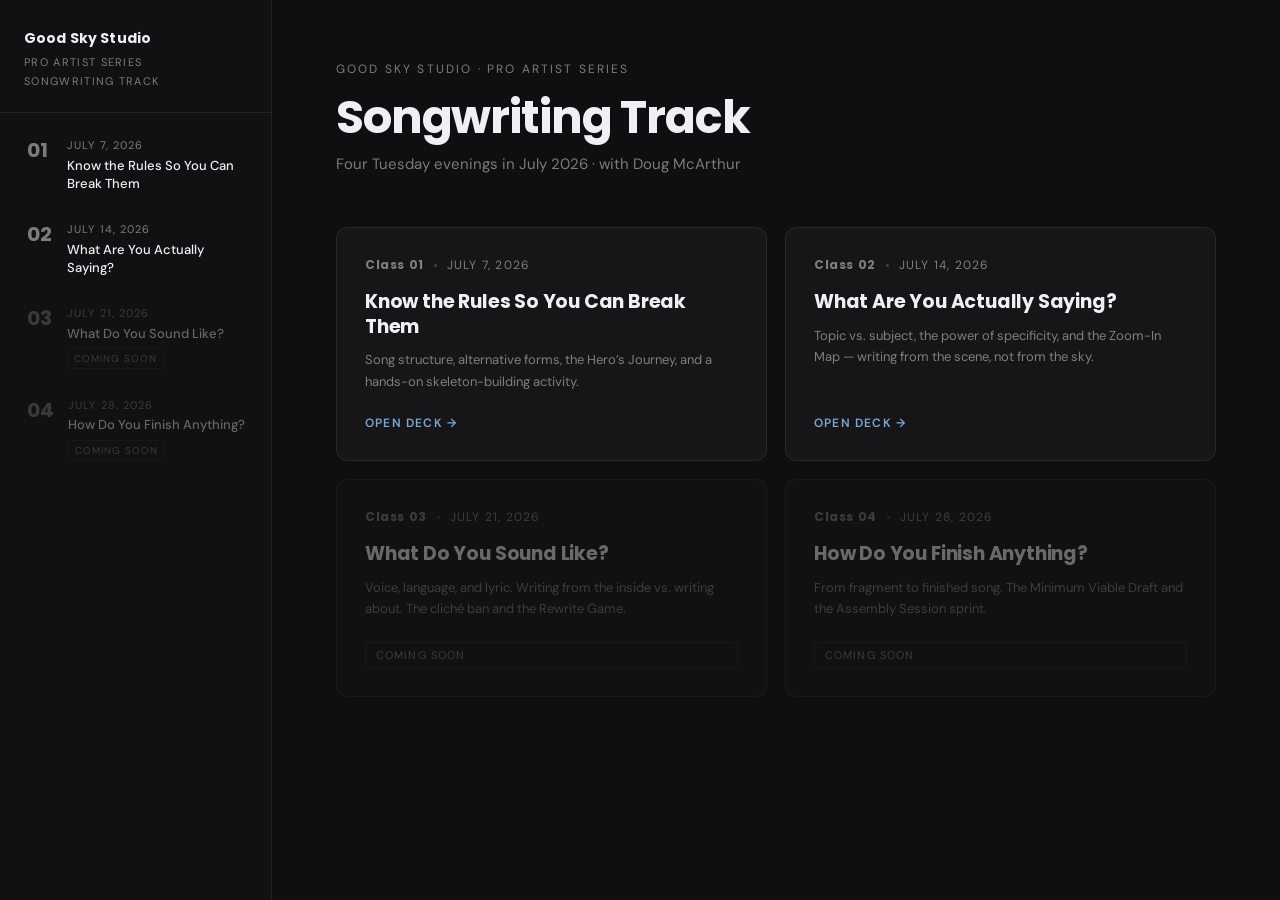
==== hub/index.html @ fa764c1e "Add hub page, title/instructor/housekeeping slides for W1, title slide for W2 - /hub/ — new standalo" ====
<!DOCTYPE html>
<html lang="en">
<head>
  <meta charset="UTF-8">
  <meta name="viewport" content="width=device-width, initial-scale=1.0">
  <title>Songwriting Track — Good Sky Studio</title>
  <link rel="preconnect" href="https://fonts.googleapis.com">
  <link rel="preconnect" href="https://fonts.gstatic.com" crossorigin>
  <link href="https://fonts.googleapis.com/css2?family=Poppins:wght@600;700&family=DM+Sans:opsz,wght@9..40,400;9..40,500&display=swap" rel="stylesheet">
  <style>
    *, *::before, *::after { box-sizing: border-box; margin: 0; padding: 0; }

    :root {
      --bg:       #0f0f11;
      --sidebar:  #111114;
      --border:   rgba(255, 255, 255, 0.08);
      --text:     #f0f0f4;
      --muted:    rgba(255, 255, 255, 0.45);
      --accent:   #7BA7D4;
      --sidebar-w: 272px;
    }

    html, body {
      min-height: 100%;
      font-family: 'DM Sans', system-ui, sans-serif;
      background: var(--bg);
      color: var(--text);
      line-height: 1.5;
    }

    .layout {
      display: flex;
      min-height: 100vh;
    }

    /* ── Sidebar ──────────────────────────────────────────────────────── */

    .sidebar {
      width: var(--sidebar-w);
      flex-shrink: 0;
      background: var(--sidebar);
      border-right: 1px solid var(--border);
      display: flex;
      flex-direction: column;
      position: sticky;
      top: 0;
      height: 100vh;
      overflow-y: auto;
    }

    .sidebar-header {
      padding: 28px 24px 22px;
      border-bottom: 1px solid var(--border);
    }

    .sidebar-studio {
      font-family: 'Poppins', sans-serif;
      font-weight: 700;
      font-size: 14px;
      letter-spacing: 0.01em;
    }

    .sidebar-meta {
      font-size: 11px;
      text-transform: uppercase;
      letter-spacing: 0.12em;
      color: var(--muted);
      margin-top: 4px;
      line-height: 1.7;
    }

    .sidebar-nav {
      padding: 10px 0;
    }

    .nav-item {
      display: flex;
      align-items: flex-start;
      gap: 14px;
      padding: 14px 24px;
      border-left: 3px solid transparent;
      color: var(--text);
      text-decoration: none;
      transition: background 0.12s;
    }

    a.nav-item:hover {
      background: rgba(255, 255, 255, 0.04);
    }

    .nav-item.nav-soon {
      opacity: 0.38;
      cursor: default;
    }

    .nav-num {
      font-family: 'Poppins', sans-serif;
      font-weight: 700;
      font-size: 20px;
      line-height: 1;
      color: var(--muted);
      min-width: 26px;
      padding-top: 3px;
    }

    .nav-info { flex: 1; min-width: 0; }

    .nav-date {
      font-size: 11px;
      text-transform: uppercase;
      letter-spacing: 0.1em;
      color: var(--muted);
      margin-bottom: 3px;
    }

    .nav-name {
      font-size: 13px;
      font-weight: 500;
      line-height: 1.4;
    }

    .nav-badge {
      display: inline-block;
      font-size: 10px;
      text-transform: uppercase;
      letter-spacing: 0.1em;
      color: var(--muted);
      border: 1px solid var(--border);
      border-radius: 3px;
      padding: 2px 6px;
      margin-top: 5px;
    }

    /* ── Main ─────────────────────────────────────────────────────────── */

    .hub-main {
      flex: 1;
      padding: 60px 64px 80px;
    }

    .hub-hero {
      margin-bottom: 52px;
    }

    .hub-eyebrow {
      font-size: 12px;
      text-transform: uppercase;
      letter-spacing: 0.18em;
      color: var(--muted);
      margin-bottom: 14px;
    }

    .hub-title {
      font-family: 'Poppins', sans-serif;
      font-weight: 700;
      font-size: 46px;
      letter-spacing: -0.025em;
      line-height: 1.1;
      margin-bottom: 10px;
    }

    .hub-sub {
      font-size: 15px;
      color: var(--muted);
    }

    /* ── Class cards ──────────────────────────────────────────────────── */

    .hub-grid {
      display: grid;
      grid-template-columns: 1fr 1fr;
      gap: 18px;
    }

    .class-card {
      background: rgba(255, 255, 255, 0.03);
      border: 1px solid var(--border);
      border-radius: 12px;
      padding: 28px;
      display: flex;
      flex-direction: column;
      color: var(--text);
      text-decoration: none;
      transition: border-color 0.15s, background 0.15s;
    }

    a.class-card:hover {
      border-color: rgba(255, 255, 255, 0.18);
      background: rgba(255, 255, 255, 0.05);
    }

    .class-card.card-soon {
      opacity: 0.4;
    }

    .card-meta {
      display: flex;
      align-items: center;
      gap: 10px;
      margin-bottom: 16px;
    }

    .card-num {
      font-size: 12px;
      font-family: 'Poppins', sans-serif;
      font-weight: 700;
      color: var(--muted);
      letter-spacing: 0.05em;
    }

    .card-sep {
      width: 3px;
      height: 3px;
      border-radius: 50%;
      background: rgba(255, 255, 255, 0.2);
    }

    .card-date {
      font-size: 12px;
      text-transform: uppercase;
      letter-spacing: 0.1em;
      color: var(--muted);
    }

    .card-title {
      font-family: 'Poppins', sans-serif;
      font-weight: 700;
      font-size: 19px;
      line-height: 1.3;
      letter-spacing: -0.01em;
      margin-bottom: 10px;
    }

    .card-desc {
      font-size: 13px;
      color: var(--muted);
      line-height: 1.65;
      flex: 1;
    }

    .card-action {
      margin-top: 22px;
      font-size: 12px;
      text-transform: uppercase;
      letter-spacing: 0.1em;
      color: var(--accent);
      font-weight: 600;
    }

    .card-soon-badge {
      margin-top: 22px;
      font-size: 11px;
      text-transform: uppercase;
      letter-spacing: 0.1em;
      color: var(--muted);
      border: 1px solid var(--border);
      border-radius: 4px;
      padding: 4px 10px;
      display: inline-block;
    }

    /* ── Mobile ───────────────────────────────────────────────────────── */

    @media (max-width: 900px) {
      .hub-main { padding: 40px 32px 60px; }
      .hub-title { font-size: 36px; }
    }

    @media (max-width: 700px) {
      .layout { flex-direction: column; }
      .sidebar { width: 100%; height: auto; position: static; border-right: none; border-bottom: 1px solid var(--border); }
      .hub-main { padding: 32px 24px 60px; }
      .hub-grid { grid-template-columns: 1fr; }
    }
  </style>
</head>
<body>
  <div class="layout">

    <aside class="sidebar">
      <div class="sidebar-header">
        <div class="sidebar-studio">Good Sky Studio</div>
        <div class="sidebar-meta">
          Pro Artist Series<br>
          Songwriting Track
        </div>
      </div>
      <nav class="sidebar-nav">

        <a class="nav-item" href="/">
          <span class="nav-num">01</span>
          <div class="nav-info">
            <div class="nav-date">July 7, 2026</div>
            <div class="nav-name">Know the Rules So You Can Break Them</div>
          </div>
        </a>

        <a class="nav-item" href="/workshops/w2/">
          <span class="nav-num">02</span>
          <div class="nav-info">
            <div class="nav-date">July 14, 2026</div>
            <div class="nav-name">What Are You Actually Saying?</div>
          </div>
        </a>

        <div class="nav-item nav-soon">
          <span class="nav-num">03</span>
          <div class="nav-info">
            <div class="nav-date">July 21, 2026</div>
            <div class="nav-name">What Do You Sound Like?</div>
            <div class="nav-badge">Coming soon</div>
          </div>
        </div>

        <div class="nav-item nav-soon">
          <span class="nav-num">04</span>
          <div class="nav-info">
            <div class="nav-date">July 28, 2026</div>
            <div class="nav-name">How Do You Finish Anything?</div>
            <div class="nav-badge">Coming soon</div>
          </div>
        </div>

      </nav>
    </aside>

    <main class="hub-main">
      <div class="hub-hero">
        <p class="hub-eyebrow">Good Sky Studio &middot; Pro Artist Series</p>
        <h1 class="hub-title">Songwriting Track</h1>
        <p class="hub-sub">Four Tuesday evenings in July 2026 &middot; with Doug McArthur</p>
      </div>

      <div class="hub-grid">

        <a class="class-card" href="/">
          <div class="card-meta">
            <span class="card-num">Class 01</span>
            <span class="card-sep"></span>
            <span class="card-date">July 7, 2026</span>
          </div>
          <h2 class="card-title">Know the Rules So You Can Break Them</h2>
          <p class="card-desc">Song structure, alternative forms, the Hero&rsquo;s Journey, and a hands-on skeleton-building activity.</p>
          <div class="card-action">Open Deck &rarr;</div>
        </a>

        <a class="class-card" href="/workshops/w2/">
          <div class="card-meta">
            <span class="card-num">Class 02</span>
            <span class="card-sep"></span>
            <span class="card-date">July 14, 2026</span>
          </div>
          <h2 class="card-title">What Are You Actually Saying?</h2>
          <p class="card-desc">Topic vs. subject, the power of specificity, and the Zoom-In Map &mdash; writing from the scene, not from the sky.</p>
          <div class="card-action">Open Deck &rarr;</div>
        </a>

        <div class="class-card card-soon">
          <div class="card-meta">
            <span class="card-num">Class 03</span>
            <span class="card-sep"></span>
            <span class="card-date">July 21, 2026</span>
          </div>
          <h2 class="card-title">What Do You Sound Like?</h2>
          <p class="card-desc">Voice, language, and lyric. Writing from the inside vs. writing about. The cli&shy;ch&eacute; ban and the Rewrite Game.</p>
          <div class="card-soon-badge">Coming soon</div>
        </div>

        <div class="class-card card-soon">
          <div class="card-meta">
            <span class="card-num">Class 04</span>
            <span class="card-sep"></span>
            <span class="card-date">July 28, 2026</span>
          </div>
          <h2 class="card-title">How Do You Finish Anything?</h2>
          <p class="card-desc">From fragment to finished song. The Minimum Viable Draft and the Assembly Session sprint.</p>
          <div class="card-soon-badge">Coming soon</div>
        </div>

      </div>
    </main>

  </div>
</body>
</html>
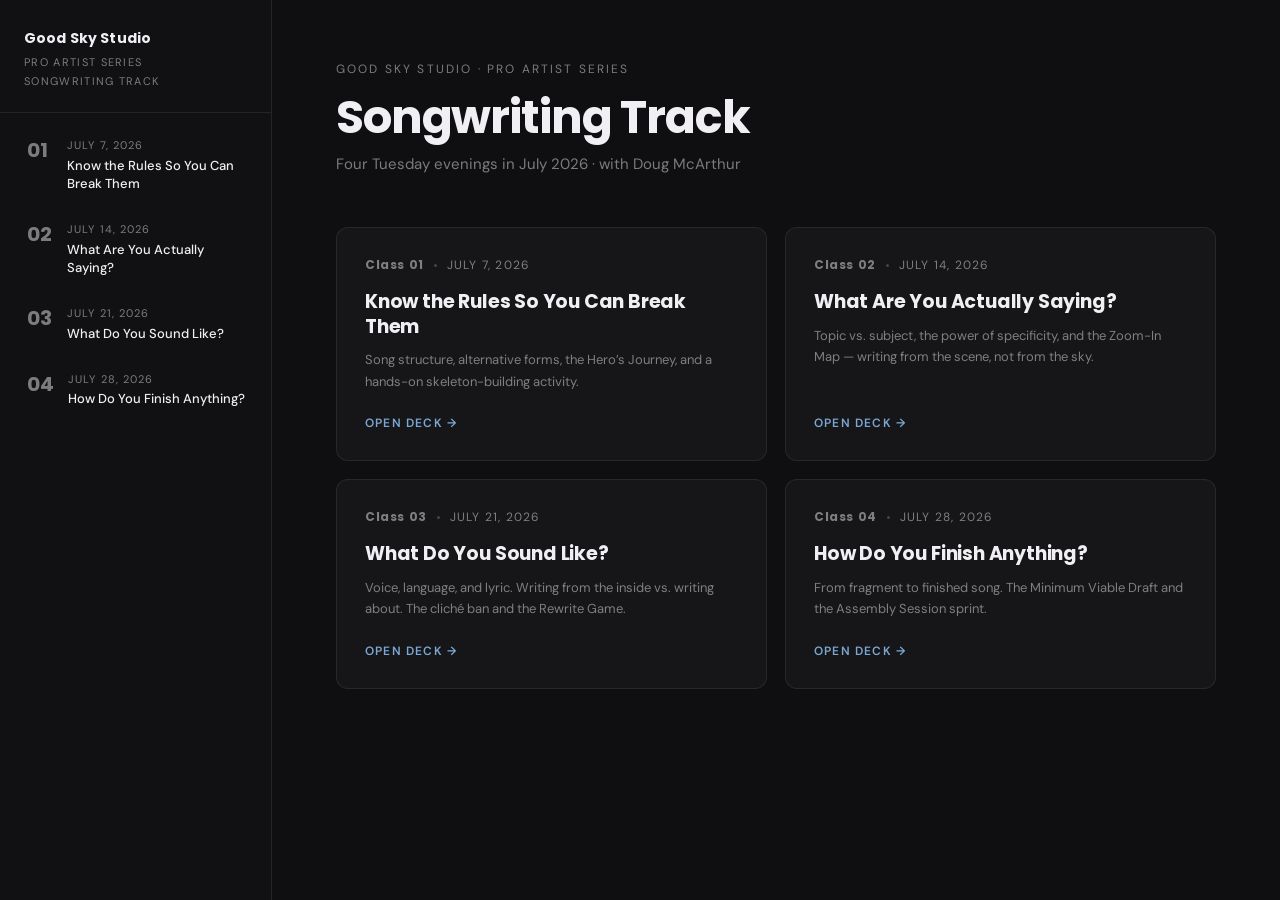
==== commit 94967148: "Build Workshop 3 (What Do You Sound Like?) and Workshop 4 (How Do You Finish Anything?) Adds full sl" ====
--- a/hub/index.html
+++ b/hub/index.html
@@ -303,23 +303,21 @@
           </div>
         </a>
 
-        <div class="nav-item nav-soon">
+        <a class="nav-item" href="/workshops/w3/">
           <span class="nav-num">03</span>
           <div class="nav-info">
             <div class="nav-date">July 21, 2026</div>
             <div class="nav-name">What Do You Sound Like?</div>
-            <div class="nav-badge">Coming soon</div>
-          </div>
-        </div>
-
-        <div class="nav-item nav-soon">
+          </div>
+        </a>
+
+        <a class="nav-item" href="/workshops/w4/">
           <span class="nav-num">04</span>
           <div class="nav-info">
             <div class="nav-date">July 28, 2026</div>
             <div class="nav-name">How Do You Finish Anything?</div>
-            <div class="nav-badge">Coming soon</div>
-          </div>
-        </div>
+          </div>
+        </a>
 
       </nav>
     </aside>
@@ -355,7 +353,7 @@
           <div class="card-action">Open Deck &rarr;</div>
         </a>
 
-        <div class="class-card card-soon">
+        <a class="class-card" href="/workshops/w3/">
           <div class="card-meta">
             <span class="card-num">Class 03</span>
             <span class="card-sep"></span>
@@ -363,10 +361,10 @@
           </div>
           <h2 class="card-title">What Do You Sound Like?</h2>
           <p class="card-desc">Voice, language, and lyric. Writing from the inside vs. writing about. The cli&shy;ch&eacute; ban and the Rewrite Game.</p>
-          <div class="card-soon-badge">Coming soon</div>
-        </div>
-
-        <div class="class-card card-soon">
+          <div class="card-action">Open Deck &rarr;</div>
+        </a>
+
+        <a class="class-card" href="/workshops/w4/">
           <div class="card-meta">
             <span class="card-num">Class 04</span>
             <span class="card-sep"></span>
@@ -374,8 +372,8 @@
           </div>
           <h2 class="card-title">How Do You Finish Anything?</h2>
           <p class="card-desc">From fragment to finished song. The Minimum Viable Draft and the Assembly Session sprint.</p>
-          <div class="card-soon-badge">Coming soon</div>
-        </div>
+          <div class="card-action">Open Deck &rarr;</div>
+        </a>
 
       </div>
     </main>
